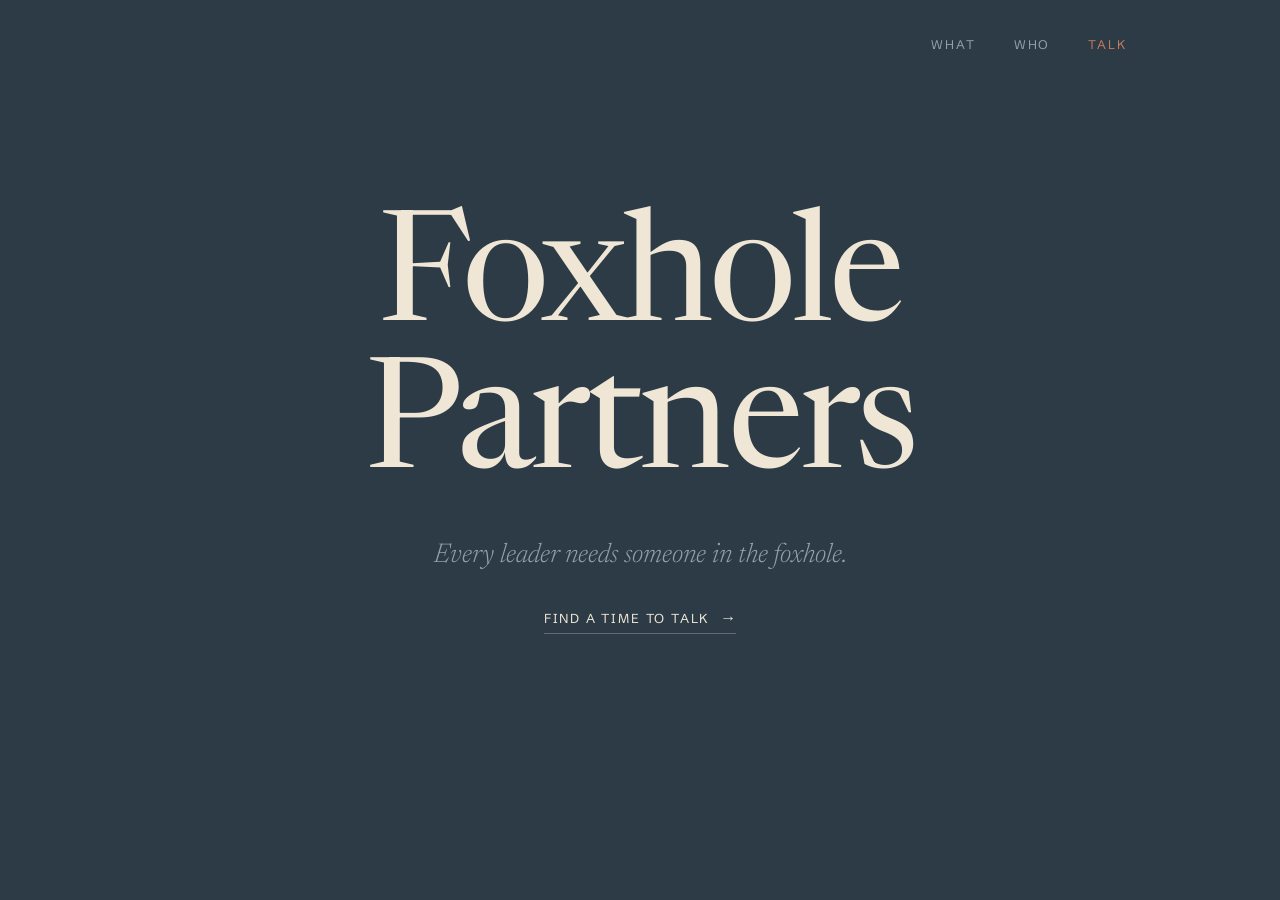
==== index.html @ 26111b60 "Initial commit" ====
<!DOCTYPE html>
<html lang="en">
<head>
<meta charset="utf-8">
<meta name="viewport" content="width=device-width, initial-scale=1">
<title>Foxhole Partners</title>
<meta name="description" content="Foxhole Partners is a senior strategic consultancy for leaders — strategy, operations, and communications for companies, campaigns, and causes.">
<meta name="theme-color" content="#2c3b46">
<link rel="icon" href="data:image/svg+xml,%3Csvg xmlns='http://www.w3.org/2000/svg' viewBox='0 0 16 16'%3E%3Crect width='16' height='16' fill='%232c3b46'/%3E%3C/svg%3E">
<link rel="preconnect" href="https://fonts.googleapis.com">
<link rel="preconnect" href="https://fonts.gstatic.com" crossorigin>
<link href="https://fonts.googleapis.com/css2?family=Newsreader:ital,opsz,wght@0,6..72,300;0,6..72,400;0,6..72,500;1,6..72,300;1,6..72,400&family=Schibsted+Grotesk:wght@400;500;600&display=swap" rel="stylesheet">
<link rel="stylesheet" href="/style.css">
</head>
<body class="page-home">

<nav class="site-nav">
  <a class="wordmark" href="/" aria-hidden="true" tabindex="-1">Foxhole Partners</a>
  <div class="nav-links">
    <a href="/what/">What</a>
    <a href="/who/">Who</a>
    <a class="nav-talk" href="/talk/">Talk</a>
  </div>
</nav>

<main class="home-main">
  <h1 class="home-title">Foxhole<br>Partners</h1>
  <p class="home-tagline">Every leader needs someone in the foxhole.</p>
  <a class="cta" href="mailto:lisa@foxhole.cc">Find a time to talk <span class="arrow">&rarr;</span></a>
</main>

<footer class="site-footer"></footer>

</body>
</html>
---- style.css ----
/* Foxhole Partners — foxhole.cc */

:root {
  --slate: #2c3b46;
  --cream: #efe6d6;
  --body-who: #e4dccd;
  --body-what: #cbc3b4;
  --muted: #93a0a6;
  --rust: #c47a5d;
  --rust-hover: #d99878;
  --rule: rgba(239, 230, 214, 0.16);
  --rule-footer: rgba(239, 230, 214, 0.1);
  --cta-underline: rgba(239, 230, 214, 0.28);
  --side: clamp(32px, 12vw, 200px);
}

*,
*::before,
*::after {
  box-sizing: border-box;
}

html {
  background: var(--slate);
  color-scheme: dark;
}

body {
  margin: 0;
  min-height: 100vh;
  min-height: 100svh;
  display: flex;
  flex-direction: column;
  background: var(--slate);
  color: var(--cream);
  font-family: 'Schibsted Grotesk', sans-serif;
  -webkit-font-smoothing: antialiased;
}

::selection {
  background: var(--cream);
  color: var(--slate);
}

a {
  color: var(--cream);
}

a:hover {
  color: var(--rust);
}

/* Nav (shared) */

.site-nav {
  display: flex;
  align-items: baseline;
  justify-content: space-between;
  padding: 34px var(--side);
}

.wordmark {
  font-family: 'Newsreader', serif;
  font-weight: 400;
  font-size: 21px;
  letter-spacing: -0.01em;
  color: var(--cream);
  text-decoration: none;
  transition: color .25s ease;
}

.wordmark:hover {
  color: var(--rust);
}

/* On the homepage the giant H1 is right below, so the wordmark stays hidden. */
.page-home .wordmark {
  opacity: 0;
  pointer-events: none;
}

.nav-links {
  display: flex;
  gap: clamp(22px, 3vw, 40px);
  align-items: baseline;
}

.nav-links a {
  font-size: 12.5px;
  letter-spacing: 0.14em;
  text-transform: uppercase;
  text-decoration: none;
  color: var(--muted);
  transition: color .25s ease;
}

.nav-links a:hover,
.nav-links a[aria-current="page"] {
  color: var(--cream);
}

.nav-links a.nav-talk {
  color: var(--rust);
}

.nav-links a.nav-talk:hover {
  color: var(--rust-hover);
}

/* CTA pattern (every page) */

.cta {
  display: inline-flex;
  align-items: center;
  gap: 10px;
  font-size: 13px;
  letter-spacing: 0.14em;
  text-transform: uppercase;
  text-decoration: none;
  color: var(--cream);
  padding-bottom: 6px;
  border-bottom: 1px solid var(--cta-underline);
  transition: border-color .3s ease, color .3s ease;
}

.cta:hover {
  color: var(--rust);
  border-bottom-color: var(--rust);
}

.cta .arrow {
  font-family: 'Newsreader', serif;
  font-size: 16px;
  letter-spacing: 0;
}

/* Page scaffolding */

main {
  flex: 1;
  display: flex;
  flex-direction: column;
}

.page {
  padding: clamp(32px, 7vh, 88px) var(--side) clamp(40px, 8vh, 96px);
}

.page-label {
  font-size: 12px;
  letter-spacing: 0.2em;
  text-transform: uppercase;
  color: var(--rust);
  margin: 0 0 clamp(24px, 4vh, 44px);
}

/* Home */

.home-main {
  align-items: center;
  justify-content: center;
  text-align: center;
  padding: 6vh var(--side) 14vh;
}

.home-title {
  font-family: 'Newsreader', serif;
  font-weight: 400;
  font-size: clamp(52px, 12vw, 196px);
  line-height: 0.96;
  letter-spacing: -0.025em;
  margin: 0;
  color: var(--cream);
}

.home-tagline {
  font-family: 'Newsreader', serif;
  font-style: italic;
  font-weight: 300;
  font-size: clamp(19px, 2.2vw, 27px);
  margin: clamp(24px, 4vh, 40px) 0 0;
  color: var(--muted);
}

.home-main .cta {
  margin-top: clamp(30px, 4.5vh, 52px);
}

/* What */

.what-headline {
  font-family: 'Newsreader', serif;
  font-weight: 400;
  font-size: clamp(30px, 4.6vw, 62px);
  line-height: 1.12;
  letter-spacing: -0.015em;
  margin: 0;
  max-width: 24ch;
  color: var(--cream);
  text-wrap: balance;
}

.what-intro {
  font-size: clamp(16px, 1.5vw, 19px);
  line-height: 1.7;
  margin: clamp(20px, 3vh, 32px) 0 0;
  max-width: 58ch;
  color: var(--body-what);
}

.what-lead-in {
  font-family: 'Newsreader', serif;
  font-style: italic;
  font-weight: 300;
  font-size: clamp(20px, 2.4vw, 28px);
  line-height: 1.4;
  margin: clamp(24px, 4vh, 40px) 0 0;
  color: var(--rust);
}

.questions {
  margin-top: clamp(28px, 4vh, 44px);
  display: flex;
  flex-direction: column;
  gap: clamp(24px, 4vh, 44px);
  max-width: 820px;
}

.question {
  border-top: 1px solid var(--rule);
  padding-top: clamp(24px, 4vh, 40px);
}

.question h2 {
  font-family: 'Newsreader', serif;
  font-style: italic;
  font-weight: 300;
  font-size: clamp(24px, 3.2vw, 38px);
  line-height: 1.25;
  margin: 0;
  color: var(--cream);
  max-width: 32ch;
}

.answer {
  display: flex;
  flex-direction: column;
  gap: 16px;
  margin-top: clamp(24px, 4vh, 40px);
  max-width: 60ch;
}

.answer p {
  font-size: clamp(15.5px, 1.4vw, 17.5px);
  line-height: 1.7;
  margin: 0;
  color: var(--body-what);
}

.what-closing {
  margin-top: clamp(56px, 9vh, 112px);
  border-top: 1px solid var(--rule);
  padding-top: clamp(28px, 4vh, 40px);
  max-width: 820px;
}

.what-closing .cta {
  margin-top: clamp(28px, 4vh, 40px);
}

/* Who */

.who-grid {
  display: grid;
  grid-template-columns: minmax(0, 1.5fr) minmax(260px, 1fr);
  gap: clamp(32px, 6vw, 96px);
  align-items: start;
  max-width: 1200px;
}

.who-headline {
  font-family: 'Newsreader', serif;
  font-weight: 400;
  font-size: clamp(34px, 5vw, 68px);
  line-height: 1.04;
  letter-spacing: -0.02em;
  margin: 0;
  color: var(--cream);
  max-width: 16ch;
}

.who-body {
  display: flex;
  flex-direction: column;
  gap: 18px;
  margin-top: clamp(24px, 4vh, 40px);
  max-width: 58ch;
}

.who-body p {
  font-size: clamp(16px, 1.5vw, 19px);
  line-height: 1.7;
  margin: 0;
  color: var(--body-who);
}

.who-founding {
  font-family: 'Newsreader', serif;
  font-style: italic;
  font-weight: 300;
  font-size: clamp(22px, 2.8vw, 32px);
  line-height: 1.4;
  margin: 18px 0 0;
  color: var(--rust);
  max-width: 58ch;
}

.who-colleagues {
  font-size: clamp(16px, 1.5vw, 19px);
  line-height: 1.7;
  margin: 18px 0 0;
  color: var(--body-who);
  max-width: 58ch;
}

.who-text .cta {
  margin-top: clamp(36px, 6vh, 56px);
}

.who-photo {
  display: flex;
  flex-direction: column;
  gap: 12px;
}

.who-portrait {
  width: 100%;
  aspect-ratio: 4 / 5;
  object-fit: cover;
  display: block;
}

/* Placeholder block until the client supplies the portrait. */
.who-portrait-placeholder {
  width: 100%;
  aspect-ratio: 4 / 5;
  background: rgba(239, 230, 214, 0.07);
}

.who-caption {
  font-size: 11.5px;
  letter-spacing: 0.14em;
  text-transform: uppercase;
  color: var(--muted);
  margin: 0;
}

@media (max-width: 800px) {
  .who-grid {
    grid-template-columns: 1fr;
  }
}

/* Talk */

.talk-main {
  justify-content: center;
  padding-bottom: clamp(64px, 12vh, 140px);
  max-width: 1100px;
}

.talk-headline {
  font-family: 'Newsreader', serif;
  font-weight: 400;
  font-size: clamp(28px, 4vw, 54px);
  line-height: 1.15;
  letter-spacing: -0.015em;
  margin: 0;
  color: var(--cream);
  max-width: 40ch;
  text-wrap: balance;
}

.talk-cta {
  margin-top: clamp(36px, 6vh, 56px);
}

/* Footer (shared) */

.site-footer {
  padding: clamp(24px, 4vh, 40px) var(--side);
  display: flex;
  justify-content: space-between;
  align-items: baseline;
  gap: 16px;
  flex-wrap: wrap;
  border-top: 1px solid var(--rule-footer);
}

.site-footer span {
  font-size: 11.5px;
  letter-spacing: 0.16em;
  text-transform: uppercase;
  color: var(--muted);
}

/* Home footer is breathing room only: no border, no text. */
.page-home .site-footer {
  border-top: none;
}
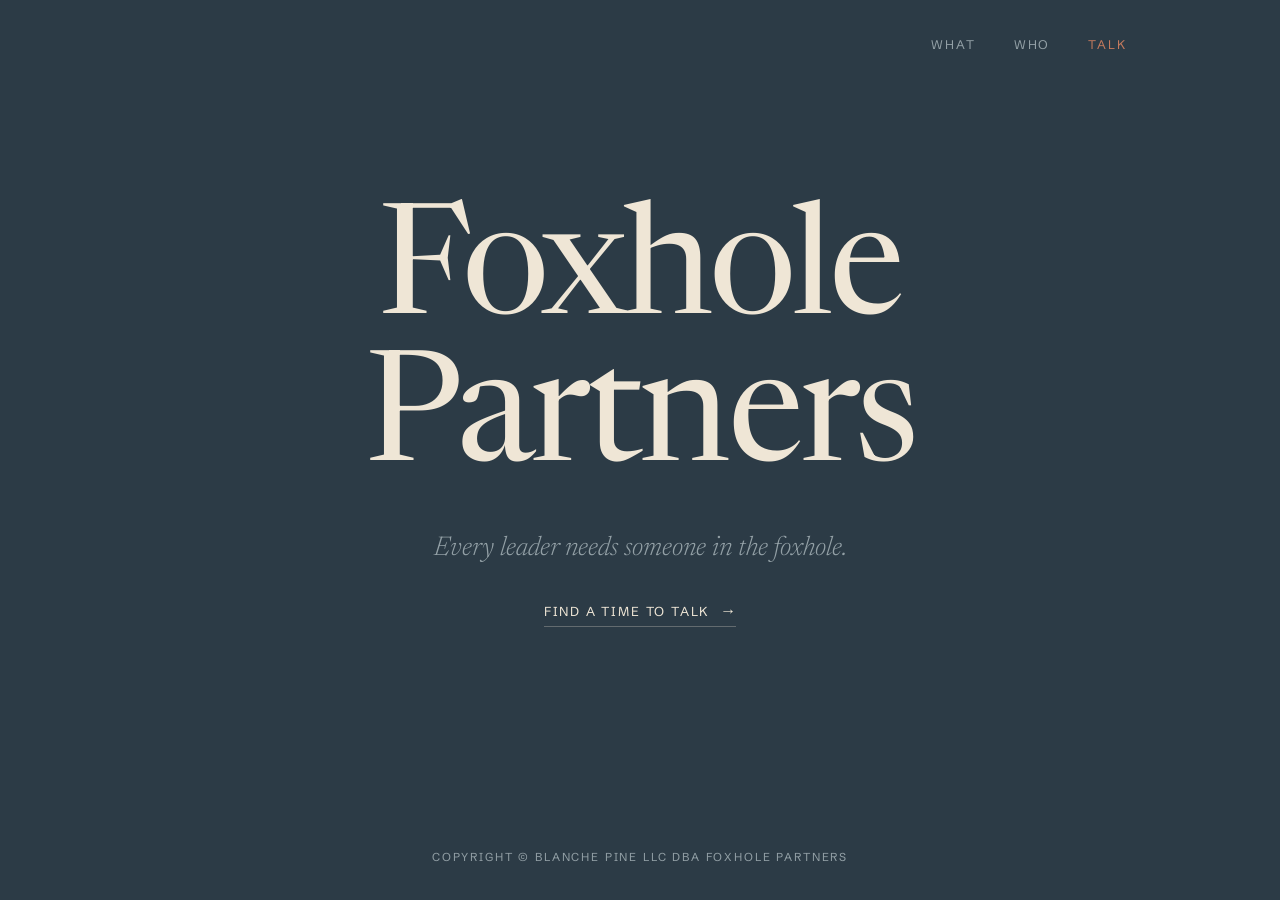
==== commit fe8798e5: "Add copyright notice to footer on all pages Copyright © Blanche Pine LLC dba Foxhole Partners — righ" ====
--- a/index.html
+++ b/index.html
@@ -29,7 +29,9 @@
   <a class="cta" href="mailto:lisa@foxhole.cc">Find a time to talk <span class="arrow">&rarr;</span></a>
 </main>
 
-<footer class="site-footer"></footer>
+<footer class="site-footer">
+  <span>Copyright &copy; Blanche Pine LLC dba Foxhole Partners</span>
+</footer>
 
 </body>
 </html>
--- a/style.css
+++ b/style.css
@@ -404,7 +404,8 @@
   color: var(--muted);
 }
 
-/* Home footer is breathing room only: no border, no text. */
+/* Home footer keeps its breathing room: no border, single centered line. */
 .page-home .site-footer {
   border-top: none;
-}
+  justify-content: center;
+}
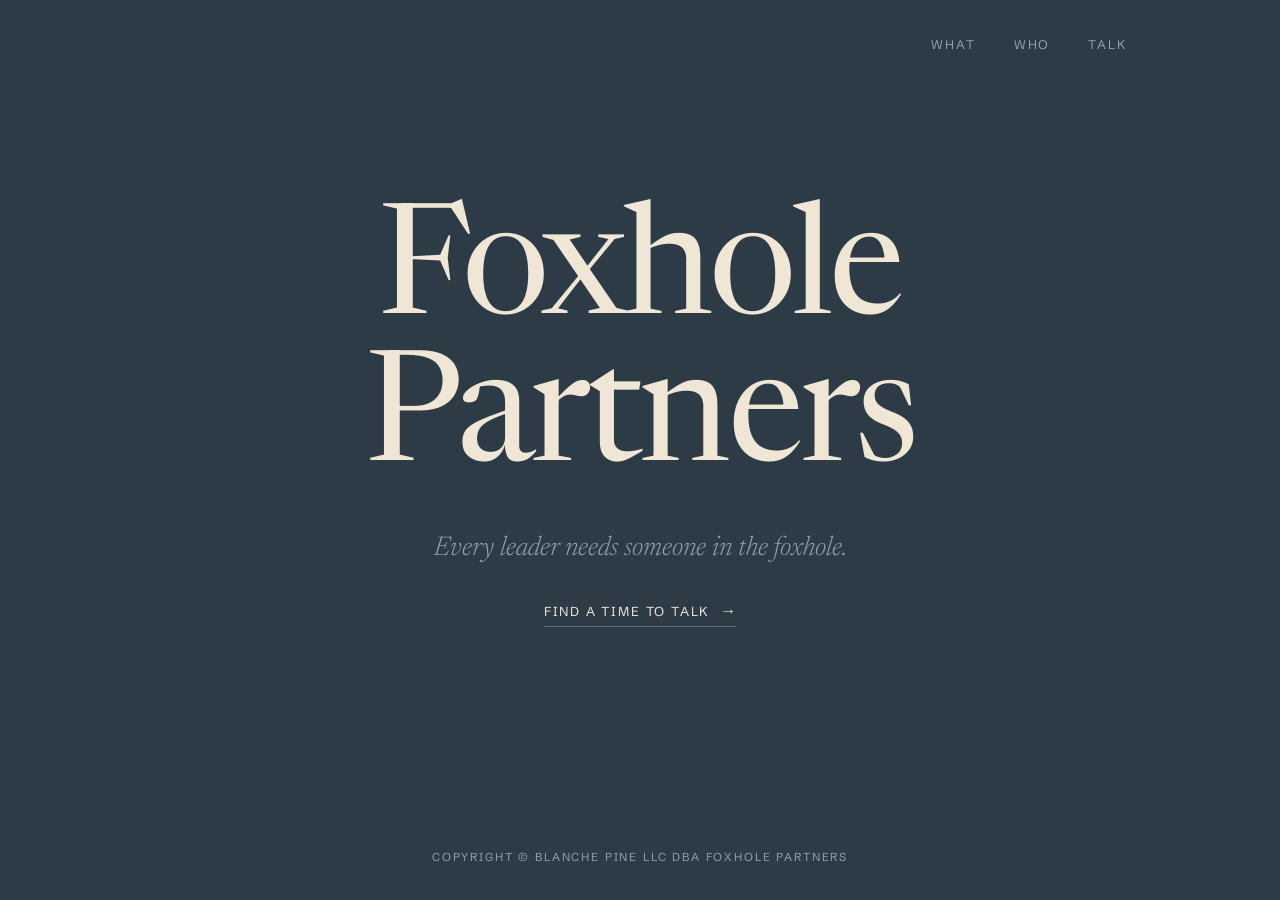
==== commit dcb29a36: "Widen What body text, make Talk nav link match other links Co-Authored-By: Claude Fable 5 <noreply@a" ====
--- a/index.html
+++ b/index.html
@@ -19,7 +19,7 @@
   <div class="nav-links">
     <a href="/what/">What</a>
     <a href="/who/">Who</a>
-    <a class="nav-talk" href="/talk/">Talk</a>
+    <a href="/talk/">Talk</a>
   </div>
 </nav>
 
--- a/style.css
+++ b/style.css
@@ -14,6 +14,17 @@
   --side: clamp(32px, 12vw, 200px);
 }
 
+/* The What and Talk pages use opi.us's gutters (6vw, capped at 6rem)
+   for a calmer, more editorial measure. Overriding --side keeps the
+   nav, content, and footer gutters aligned. Desktop-up only, so narrow
+   screens keep their tighter gutters. */
+@media (min-width: 800px) {
+  .page-what,
+  .page-talk {
+    --side: clamp(24px, 6vw, 96px);
+  }
+}
+
 *,
 *::before,
 *::after {
@@ -99,12 +110,20 @@
   color: var(--cream);
 }
 
-.nav-links a.nav-talk {
-  color: var(--rust);
-}
-
-.nav-links a.nav-talk:hover {
-  color: var(--rust-hover);
+/* On narrow screens the full wordmark and the links no longer fit on one
+   line together, so the wordmark wraps mid-name; stack them instead. */
+@media (max-width: 560px) {
+  .site-nav {
+    flex-direction: column;
+    align-items: flex-start;
+    gap: 18px;
+  }
+
+  /* Home and 404 keep the wordmark hidden; drop it from the flow so it
+     doesn't leave an empty line above the links. */
+  .page-home .wordmark {
+    display: none;
+  }
 }
 
 /* CTA pattern (every page) */
@@ -204,7 +223,7 @@
   font-size: clamp(16px, 1.5vw, 19px);
   line-height: 1.7;
   margin: clamp(20px, 3vh, 32px) 0 0;
-  max-width: 58ch;
+  max-width: 65ch;
   color: var(--body-what);
 }
 
@@ -247,7 +266,7 @@
   flex-direction: column;
   gap: 16px;
   margin-top: clamp(24px, 4vh, 40px);
-  max-width: 60ch;
+  max-width: 67ch;
 }
 
 .answer p {
@@ -335,16 +354,10 @@
 
 .who-portrait {
   width: 100%;
+  height: auto;
   aspect-ratio: 4 / 5;
   object-fit: cover;
   display: block;
-}
-
-/* Placeholder block until the client supplies the portrait. */
-.who-portrait-placeholder {
-  width: 100%;
-  aspect-ratio: 4 / 5;
-  background: rgba(239, 230, 214, 0.07);
 }
 
 .who-caption {
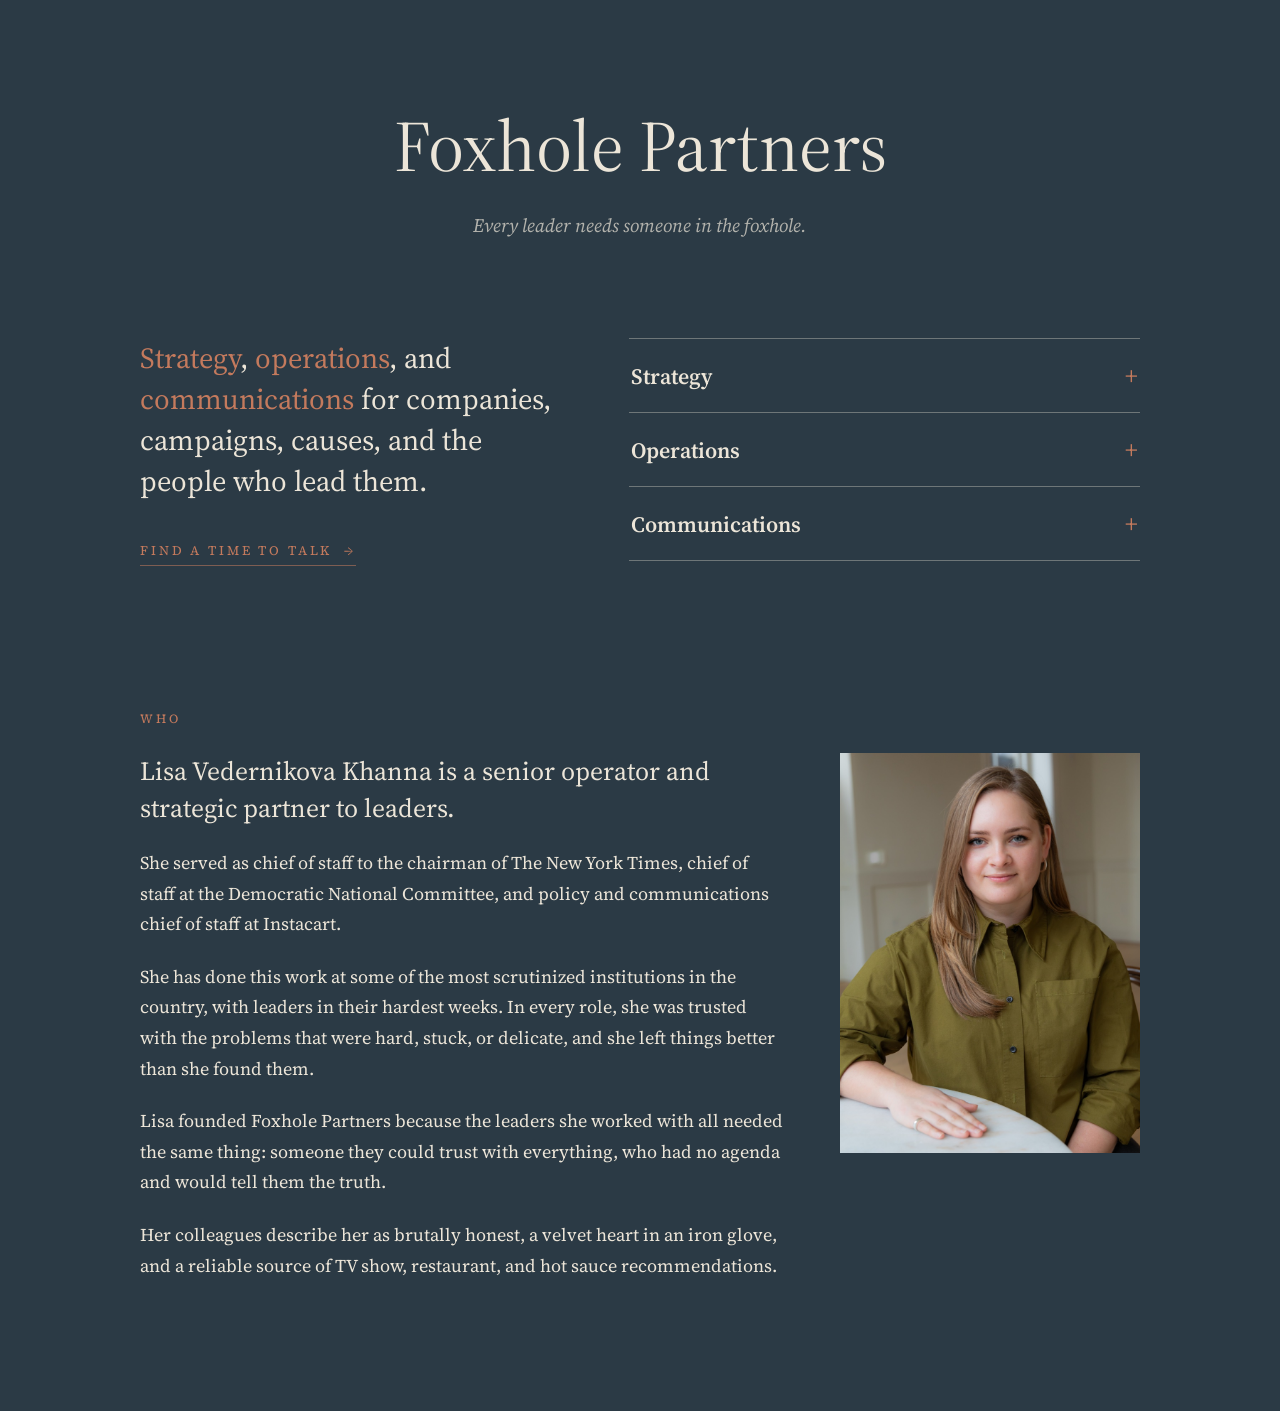
==== commit c17ef5dd: "Rework site as a single page Replace the multi-page site (What/Who/Talk) with one page based on the " ====
--- a/index.html
+++ b/index.html
@@ -4,34 +4,108 @@
 <meta charset="utf-8">
 <meta name="viewport" content="width=device-width, initial-scale=1">
 <title>Foxhole Partners</title>
-<meta name="description" content="Foxhole Partners is a senior strategic consultancy for leaders — strategy, operations, and communications for companies, campaigns, and causes.">
-<meta name="theme-color" content="#2c3b46">
-<link rel="icon" href="data:image/svg+xml,%3Csvg xmlns='http://www.w3.org/2000/svg' viewBox='0 0 16 16'%3E%3Crect width='16' height='16' fill='%232c3b46'/%3E%3C/svg%3E">
+<meta name="description" content="Foxhole Partners is a senior strategic consultancy for leaders: strategy, operations, and communications for companies, campaigns, and causes.">
+<link rel="canonical" href="https://foxhole.cc/">
+<meta property="og:type" content="website">
+<meta property="og:site_name" content="Foxhole Partners">
+<meta property="og:title" content="Foxhole Partners">
+<meta property="og:description" content="Every leader needs someone in the foxhole. Strategy, operations, and communications for companies, campaigns, and causes.">
+<meta property="og:url" content="https://foxhole.cc/">
+<meta property="og:image" content="https://foxhole.cc/images/og-card.png">
+<meta property="og:image:width" content="2400">
+<meta property="og:image:height" content="1260">
+<meta property="og:image:alt" content="Foxhole Partners. Every leader needs someone in the foxhole.">
+<meta name="twitter:card" content="summary_large_image">
+<meta name="twitter:title" content="Foxhole Partners">
+<meta name="twitter:description" content="Every leader needs someone in the foxhole. Strategy, operations, and communications for companies, campaigns, and causes.">
+<meta name="twitter:image" content="https://foxhole.cc/images/og-card.png">
+<meta name="theme-color" content="#2b3a45">
+<link rel="icon" href="data:image/svg+xml,%3Csvg xmlns='http://www.w3.org/2000/svg' viewBox='0 0 16 16'%3E%3Crect width='16' height='16' fill='%232b3a45'/%3E%3C/svg%3E">
 <link rel="preconnect" href="https://fonts.googleapis.com">
 <link rel="preconnect" href="https://fonts.gstatic.com" crossorigin>
-<link href="https://fonts.googleapis.com/css2?family=Newsreader:ital,opsz,wght@0,6..72,300;0,6..72,400;0,6..72,500;1,6..72,300;1,6..72,400&family=Schibsted+Grotesk:wght@400;500;600&display=swap" rel="stylesheet">
+<link href="https://fonts.googleapis.com/css2?family=Source+Serif+4:ital,opsz,wght@0,8..60,400;0,8..60,600;0,8..60,700;1,8..60,400&display=swap" rel="stylesheet">
 <link rel="stylesheet" href="/style.css">
 </head>
-<body class="page-home">
+<body>
+<div class="wrap">
 
-<nav class="site-nav">
-  <a class="wordmark" href="/" aria-hidden="true" tabindex="-1">Foxhole Partners</a>
-  <div class="nav-links">
-    <a href="/what/">What</a>
-    <a href="/who/">Who</a>
-    <a href="/talk/">Talk</a>
-  </div>
-</nav>
+  <header class="hero">
+    <h1>Foxhole Partners</h1>
+    <p>Every leader needs someone in the foxhole.</p>
+  </header>
 
-<main class="home-main">
-  <h1 class="home-title">Foxhole<br>Partners</h1>
-  <p class="home-tagline">Every leader needs someone in the foxhole.</p>
-  <a class="cta" href="mailto:lisa@foxhole.cc">Find a time to talk <span class="arrow">&rarr;</span></a>
-</main>
+  <main>
+    <section class="split" id="what" aria-label="What we do">
+      <div class="statement">
+        <p><span class="accent">Strategy</span>, <span class="accent">operations</span>, and <span class="accent">communications</span> for companies, campaigns, causes, and the people who lead them.</p>
+        <a class="cta" href="mailto:lisa@foxhole.cc">Find a time to talk &nbsp;&rarr;</a>
+      </div>
 
-<footer class="site-footer">
-  <span>Copyright &copy; Blanche Pine LLC dba Foxhole Partners</span>
-</footer>
+      <div class="menu">
+        <div class="row">
+          <h3><button type="button" aria-expanded="false" aria-controls="panel-strategy"><span>Strategy</span><span class="sign" aria-hidden="true">+</span></button></h3>
+          <ul class="panel" id="panel-strategy" hidden>
+            <li>Donor advising</li>
+            <li>Executive advising</li>
+            <li>Executive transitions</li>
+            <li>Policy and cultural intelligence</li>
+            <li>Political and campaign strategy</li>
+            <li>Strategic planning</li>
+          </ul>
+        </div>
+        <div class="row">
+          <h3><button type="button" aria-expanded="false" aria-controls="panel-operations"><span>Operations</span><span class="sign" aria-hidden="true">+</span></button></h3>
+          <ul class="panel" id="panel-operations" hidden>
+            <li>Coalitions and partnerships</li>
+            <li>Event strategy and production</li>
+            <li>Fractional chief of staff</li>
+            <li>Reorgs, role design, and recruitment</li>
+            <li>Special projects</li>
+            <li>Transformation and change management</li>
+          </ul>
+        </div>
+        <div class="row">
+          <h3><button type="button" aria-expanded="false" aria-controls="panel-communications"><span>Communications</span><span class="sign" aria-hidden="true">+</span></button></h3>
+          <ul class="panel" id="panel-communications" hidden>
+            <li>Crisis and issues management</li>
+            <li>Executive visibility and positioning</li>
+            <li>Internal communications</li>
+            <li>Media training and delivery coaching</li>
+            <li>Message development</li>
+            <li>Peer and media relationships</li>
+            <li>Public affairs and advocacy campaigns</li>
+          </ul>
+        </div>
+      </div>
+    </section>
 
+    <section class="who" id="who" aria-labelledby="who-label">
+      <h2 class="eyebrow" id="who-label">Who</h2>
+      <div class="who-grid">
+        <div class="bio">
+          <p class="lede">Lisa Vedernikova Khanna is a senior operator and strategic partner to leaders.</p>
+          <p>She served as chief of staff to the chairman of The New York Times, chief of staff at the Democratic National Committee, and policy and communications chief of staff at Instacart.</p>
+          <p>She has done this work at some of the most scrutinized institutions in the country, with leaders in their hardest weeks. In every role, she was trusted with the problems that were hard, stuck, or delicate, and she left things better than she found them.</p>
+          <p>Lisa founded Foxhole Partners because the leaders she worked with all needed the same thing: someone they could trust with everything, who had no agenda and would tell them the truth.</p>
+          <p>Her colleagues describe her as brutally honest, a velvet heart in an iron glove, and a reliable source of TV show, restaurant, and hot sauce recommendations.</p>
+        </div>
+        <img class="photo" src="/images/lisa.jpg" alt="Lisa Vedernikova Khanna" width="900" height="1125">
+      </div>
+    </section>
+  </main>
+
+
+</div>
+<script>
+document.querySelectorAll('.row button').forEach(function (btn) {
+  btn.addEventListener('click', function () {
+    var panel = document.getElementById(btn.getAttribute('aria-controls'));
+    var open = panel.hidden;
+    panel.hidden = !open;
+    btn.setAttribute('aria-expanded', String(open));
+    btn.querySelector('.sign').innerHTML = open ? '&minus;' : '+';
+  });
+});
+</script>
 </body>
 </html>
--- a/style.css
+++ b/style.css
@@ -1,424 +1,120 @@
-/* Foxhole Partners — foxhole.cc */
+/* Foxhole Partners — foxhole.cc
+   Single page. Source design: foxhole-homepage-preview_1.html */
 
 :root {
-  --slate: #2c3b46;
-  --cream: #efe6d6;
-  --body-who: #e4dccd;
-  --body-what: #cbc3b4;
-  --muted: #93a0a6;
+  --navy: #2b3a45;
+  --cream: #ece5d8;
   --rust: #c47a5d;
-  --rust-hover: #d99878;
-  --rule: rgba(239, 230, 214, 0.16);
-  --rule-footer: rgba(239, 230, 214, 0.1);
-  --cta-underline: rgba(239, 230, 214, 0.28);
-  --side: clamp(32px, 12vw, 200px);
+  --rule: rgba(236, 229, 216, 0.35);
 }
 
-/* The What and Talk pages use opi.us's gutters (6vw, capped at 6rem)
-   for a calmer, more editorial measure. Overriding --side keeps the
-   nav, content, and footer gutters aligned. Desktop-up only, so narrow
-   screens keep their tighter gutters. */
-@media (min-width: 800px) {
-  .page-what,
-  .page-talk {
-    --side: clamp(24px, 6vw, 96px);
-  }
-}
-
-*,
-*::before,
-*::after {
-  box-sizing: border-box;
-}
-
-html {
-  background: var(--slate);
-  color-scheme: dark;
-}
+html { scroll-behavior: smooth; }
 
 body {
   margin: 0;
-  min-height: 100vh;
-  min-height: 100svh;
-  display: flex;
-  flex-direction: column;
-  background: var(--slate);
+  background: var(--navy);
   color: var(--cream);
-  font-family: 'Schibsted Grotesk', sans-serif;
+  font-family: 'Source Serif 4', Georgia, serif;
   -webkit-font-smoothing: antialiased;
 }
 
-::selection {
-  background: var(--cream);
-  color: var(--slate);
+::selection { background: var(--cream); color: var(--navy); }
+
+a { color: var(--cream); }
+a:hover { color: #ffffff; }
+
+.wrap {
+  box-sizing: border-box;
+  min-height: 100vh;
+  display: flex;
+  flex-direction: column;
+  padding: 0 24px;
 }
 
-a {
-  color: var(--cream);
+/* Hero */
+.hero { text-align: center; padding: 108px 0 0; }
+.hero h1 { margin: 0; font-size: 72px; line-height: 1.05; font-weight: 400; }
+.hero p { margin: 28px 0 0; font-size: 19px; font-style: italic; opacity: 0.7; }
+
+/* Statement + service menu */
+.split {
+  max-width: 1000px;
+  width: 100%;
+  margin: 0 auto;
+  padding: 100px 0 24px;
+  display: flex;
+  flex-wrap: wrap;
+  gap: 56px;
+  align-items: flex-start;
+}
+.statement { flex: 1 1 320px; min-width: 0; }
+.statement p { margin: 0; font-size: 29px; line-height: 1.42; }
+.statement .accent { color: var(--rust); }
+
+.cta {
+  display: inline-block;
+  margin-top: 40px;
+  color: var(--rust);
+  font-size: 13px;
+  letter-spacing: 0.22em;
+  text-transform: uppercase;
+  text-decoration: none;
+  border-bottom: 1px solid rgba(196, 122, 93, 0.55);
+  padding-bottom: 6px;
 }
 
-a:hover {
+.menu { flex: 1.15 1 380px; min-width: 0; }
+.row { border-top: 1px solid var(--rule); }
+.row:last-child { border-bottom: 1px solid var(--rule); }
+.row h3 { margin: 0; font: inherit; }
+.row button {
+  display: flex;
+  width: 100%;
+  justify-content: space-between;
+  align-items: baseline;
+  background: none;
+  border: none;
+  cursor: pointer;
+  padding: 20px 2px;
+  color: var(--cream);
+  font-family: inherit;
+  font-size: 22px;
+  font-weight: 600;
+  text-align: left;
+}
+.row .sign { font-weight: 400; font-size: 24px; color: var(--rust); }
+.panel {
+  margin: 0;
+  padding: 2px 2px 26px;
+  list-style: none;
+  font-size: 16px;
+  line-height: 2.1;
+  font-style: italic;
+  opacity: 0.68;
+}
+.panel[hidden] { display: none; }
+
+/* Who */
+.who { max-width: 1000px; width: 100%; margin: 0 auto; padding: 120px 0 130px; }
+.eyebrow {
+  margin: 0;
+  font-size: 12.5px;
+  font-weight: 400;
+  letter-spacing: 0.22em;
+  text-transform: uppercase;
   color: var(--rust);
 }
-
-/* Nav (shared) */
-
-.site-nav {
-  display: flex;
-  align-items: baseline;
-  justify-content: space-between;
-  padding: 34px var(--side);
+.who-grid { display: flex; flex-wrap: wrap; gap: 56px; align-items: flex-start; }
+.bio { flex: 1 1 420px; min-width: 0; max-width: 720px; font-size: 18px; line-height: 1.7; }
+.bio .lede { margin: 26px 0 0; font-size: 26px; line-height: 1.4; }
+.bio p { margin: 22px 0 0; }
+.photo {
+  flex: 0 1 300px;
+  min-width: 240px;
+  width: 300px;
+  max-width: 100%;
+  height: auto;
+  margin-top: 26px;
+  aspect-ratio: 3 / 4;
+  object-fit: cover;
 }
-
-.wordmark {
-  font-family: 'Newsreader', serif;
-  font-weight: 400;
-  font-size: 21px;
-  letter-spacing: -0.01em;
-  color: var(--cream);
-  text-decoration: none;
-  transition: color .25s ease;
-}
-
-.wordmark:hover {
-  color: var(--rust);
-}
-
-/* On the homepage the giant H1 is right below, so the wordmark stays hidden. */
-.page-home .wordmark {
-  opacity: 0;
-  pointer-events: none;
-}
-
-.nav-links {
-  display: flex;
-  gap: clamp(22px, 3vw, 40px);
-  align-items: baseline;
-}
-
-.nav-links a {
-  font-size: 12.5px;
-  letter-spacing: 0.14em;
-  text-transform: uppercase;
-  text-decoration: none;
-  color: var(--muted);
-  transition: color .25s ease;
-}
-
-.nav-links a:hover,
-.nav-links a[aria-current="page"] {
-  color: var(--cream);
-}
-
-/* On narrow screens the full wordmark and the links no longer fit on one
-   line together, so the wordmark wraps mid-name; stack them instead. */
-@media (max-width: 560px) {
-  .site-nav {
-    flex-direction: column;
-    align-items: flex-start;
-    gap: 18px;
-  }
-
-  /* Home and 404 keep the wordmark hidden; drop it from the flow so it
-     doesn't leave an empty line above the links. */
-  .page-home .wordmark {
-    display: none;
-  }
-}
-
-/* CTA pattern (every page) */
-
-.cta {
-  display: inline-flex;
-  align-items: center;
-  gap: 10px;
-  font-size: 13px;
-  letter-spacing: 0.14em;
-  text-transform: uppercase;
-  text-decoration: none;
-  color: var(--cream);
-  padding-bottom: 6px;
-  border-bottom: 1px solid var(--cta-underline);
-  transition: border-color .3s ease, color .3s ease;
-}
-
-.cta:hover {
-  color: var(--rust);
-  border-bottom-color: var(--rust);
-}
-
-.cta .arrow {
-  font-family: 'Newsreader', serif;
-  font-size: 16px;
-  letter-spacing: 0;
-}
-
-/* Page scaffolding */
-
-main {
-  flex: 1;
-  display: flex;
-  flex-direction: column;
-}
-
-.page {
-  padding: clamp(32px, 7vh, 88px) var(--side) clamp(40px, 8vh, 96px);
-}
-
-.page-label {
-  font-size: 12px;
-  letter-spacing: 0.2em;
-  text-transform: uppercase;
-  color: var(--rust);
-  margin: 0 0 clamp(24px, 4vh, 44px);
-}
-
-/* Home */
-
-.home-main {
-  align-items: center;
-  justify-content: center;
-  text-align: center;
-  padding: 6vh var(--side) 14vh;
-}
-
-.home-title {
-  font-family: 'Newsreader', serif;
-  font-weight: 400;
-  font-size: clamp(52px, 12vw, 196px);
-  line-height: 0.96;
-  letter-spacing: -0.025em;
-  margin: 0;
-  color: var(--cream);
-}
-
-.home-tagline {
-  font-family: 'Newsreader', serif;
-  font-style: italic;
-  font-weight: 300;
-  font-size: clamp(19px, 2.2vw, 27px);
-  margin: clamp(24px, 4vh, 40px) 0 0;
-  color: var(--muted);
-}
-
-.home-main .cta {
-  margin-top: clamp(30px, 4.5vh, 52px);
-}
-
-/* What */
-
-.what-headline {
-  font-family: 'Newsreader', serif;
-  font-weight: 400;
-  font-size: clamp(30px, 4.6vw, 62px);
-  line-height: 1.12;
-  letter-spacing: -0.015em;
-  margin: 0;
-  max-width: 24ch;
-  color: var(--cream);
-  text-wrap: balance;
-}
-
-.what-intro {
-  font-size: clamp(16px, 1.5vw, 19px);
-  line-height: 1.7;
-  margin: clamp(20px, 3vh, 32px) 0 0;
-  max-width: 65ch;
-  color: var(--body-what);
-}
-
-.what-lead-in {
-  font-family: 'Newsreader', serif;
-  font-style: italic;
-  font-weight: 300;
-  font-size: clamp(20px, 2.4vw, 28px);
-  line-height: 1.4;
-  margin: clamp(24px, 4vh, 40px) 0 0;
-  color: var(--rust);
-}
-
-.questions {
-  margin-top: clamp(28px, 4vh, 44px);
-  display: flex;
-  flex-direction: column;
-  gap: clamp(24px, 4vh, 44px);
-  max-width: 820px;
-}
-
-.question {
-  border-top: 1px solid var(--rule);
-  padding-top: clamp(24px, 4vh, 40px);
-}
-
-.question h2 {
-  font-family: 'Newsreader', serif;
-  font-style: italic;
-  font-weight: 300;
-  font-size: clamp(24px, 3.2vw, 38px);
-  line-height: 1.25;
-  margin: 0;
-  color: var(--cream);
-  max-width: 32ch;
-}
-
-.answer {
-  display: flex;
-  flex-direction: column;
-  gap: 16px;
-  margin-top: clamp(24px, 4vh, 40px);
-  max-width: 67ch;
-}
-
-.answer p {
-  font-size: clamp(15.5px, 1.4vw, 17.5px);
-  line-height: 1.7;
-  margin: 0;
-  color: var(--body-what);
-}
-
-.what-closing {
-  margin-top: clamp(56px, 9vh, 112px);
-  border-top: 1px solid var(--rule);
-  padding-top: clamp(28px, 4vh, 40px);
-  max-width: 820px;
-}
-
-.what-closing .cta {
-  margin-top: clamp(28px, 4vh, 40px);
-}
-
-/* Who */
-
-.who-grid {
-  display: grid;
-  grid-template-columns: minmax(0, 1.5fr) minmax(260px, 1fr);
-  gap: clamp(32px, 6vw, 96px);
-  align-items: start;
-  max-width: 1200px;
-}
-
-.who-headline {
-  font-family: 'Newsreader', serif;
-  font-weight: 400;
-  font-size: clamp(34px, 5vw, 68px);
-  line-height: 1.04;
-  letter-spacing: -0.02em;
-  margin: 0;
-  color: var(--cream);
-  max-width: 16ch;
-}
-
-.who-body {
-  display: flex;
-  flex-direction: column;
-  gap: 18px;
-  margin-top: clamp(24px, 4vh, 40px);
-  max-width: 58ch;
-}
-
-.who-body p {
-  font-size: clamp(16px, 1.5vw, 19px);
-  line-height: 1.7;
-  margin: 0;
-  color: var(--body-who);
-}
-
-.who-founding {
-  font-family: 'Newsreader', serif;
-  font-style: italic;
-  font-weight: 300;
-  font-size: clamp(22px, 2.8vw, 32px);
-  line-height: 1.4;
-  margin: 18px 0 0;
-  color: var(--rust);
-  max-width: 58ch;
-}
-
-.who-colleagues {
-  font-size: clamp(16px, 1.5vw, 19px);
-  line-height: 1.7;
-  margin: 18px 0 0;
-  color: var(--body-who);
-  max-width: 58ch;
-}
-
-.who-text .cta {
-  margin-top: clamp(36px, 6vh, 56px);
-}
-
-.who-photo {
-  display: flex;
-  flex-direction: column;
-  gap: 12px;
-}
-
-.who-portrait {
-  width: 100%;
-  height: auto;
-  aspect-ratio: 4 / 5;
-  object-fit: cover;
-  display: block;
-}
-
-.who-caption {
-  font-size: 11.5px;
-  letter-spacing: 0.14em;
-  text-transform: uppercase;
-  color: var(--muted);
-  margin: 0;
-}
-
-@media (max-width: 800px) {
-  .who-grid {
-    grid-template-columns: 1fr;
-  }
-}
-
-/* Talk */
-
-.talk-main {
-  justify-content: center;
-  padding-bottom: clamp(64px, 12vh, 140px);
-  max-width: 1100px;
-}
-
-.talk-headline {
-  font-family: 'Newsreader', serif;
-  font-weight: 400;
-  font-size: clamp(28px, 4vw, 54px);
-  line-height: 1.15;
-  letter-spacing: -0.015em;
-  margin: 0;
-  color: var(--cream);
-  max-width: 40ch;
-  text-wrap: balance;
-}
-
-.talk-cta {
-  margin-top: clamp(36px, 6vh, 56px);
-}
-
-/* Footer (shared) */
-
-.site-footer {
-  padding: clamp(24px, 4vh, 40px) var(--side);
-  display: flex;
-  justify-content: space-between;
-  align-items: baseline;
-  gap: 16px;
-  flex-wrap: wrap;
-  border-top: 1px solid var(--rule-footer);
-}
-
-.site-footer span {
-  font-size: 11.5px;
-  letter-spacing: 0.16em;
-  text-transform: uppercase;
-  color: var(--muted);
-}
-
-/* Home footer keeps its breathing room: no border, single centered line. */
-.page-home .site-footer {
-  border-top: none;
-  justify-content: center;
-}
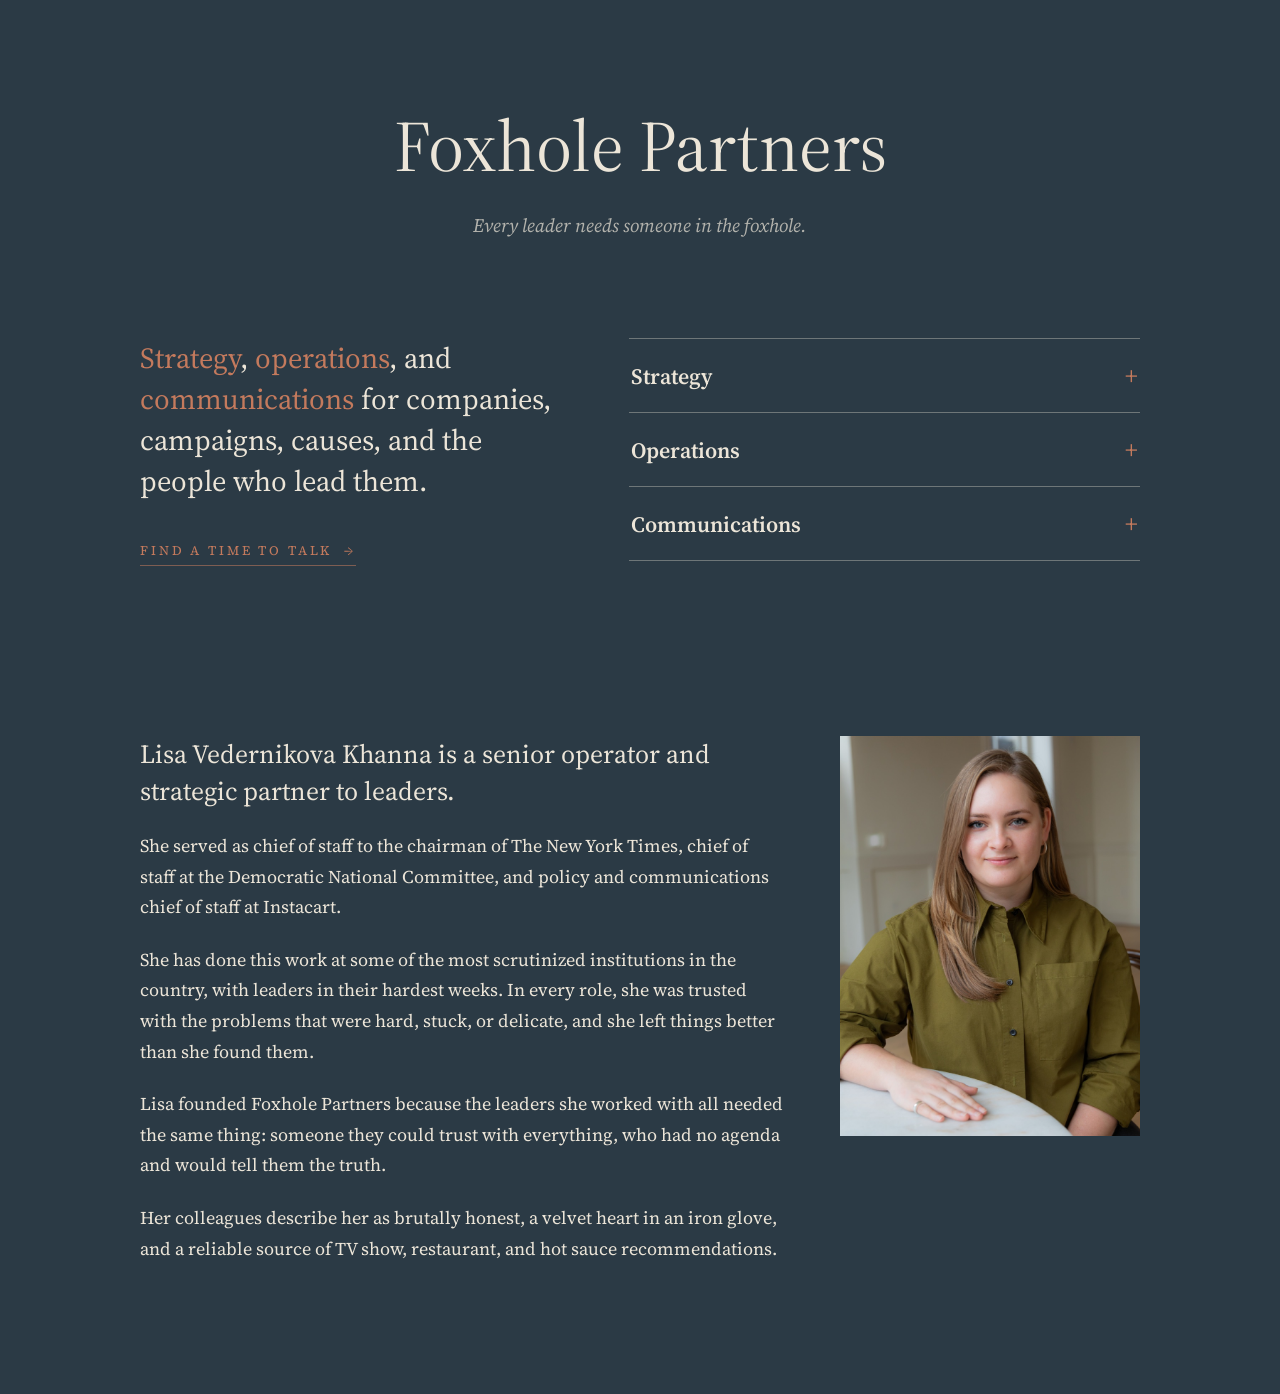
==== commit 0f30296d: "Remove Who eyebrow label" ====
--- a/index.html
+++ b/index.html
@@ -79,8 +79,7 @@
       </div>
     </section>
 
-    <section class="who" id="who" aria-labelledby="who-label">
-      <h2 class="eyebrow" id="who-label">Who</h2>
+    <section class="who" id="who" aria-label="Who">
       <div class="who-grid">
         <div class="bio">
           <p class="lede">Lisa Vedernikova Khanna is a senior operator and strategic partner to leaders.</p>
--- a/style.css
+++ b/style.css
@@ -96,14 +96,6 @@
 
 /* Who */
 .who { max-width: 1000px; width: 100%; margin: 0 auto; padding: 120px 0 130px; }
-.eyebrow {
-  margin: 0;
-  font-size: 12.5px;
-  font-weight: 400;
-  letter-spacing: 0.22em;
-  text-transform: uppercase;
-  color: var(--rust);
-}
 .who-grid { display: flex; flex-wrap: wrap; gap: 56px; align-items: flex-start; }
 .bio { flex: 1 1 420px; min-width: 0; max-width: 720px; font-size: 18px; line-height: 1.7; }
 .bio .lede { margin: 26px 0 0; font-size: 26px; line-height: 1.4; }
